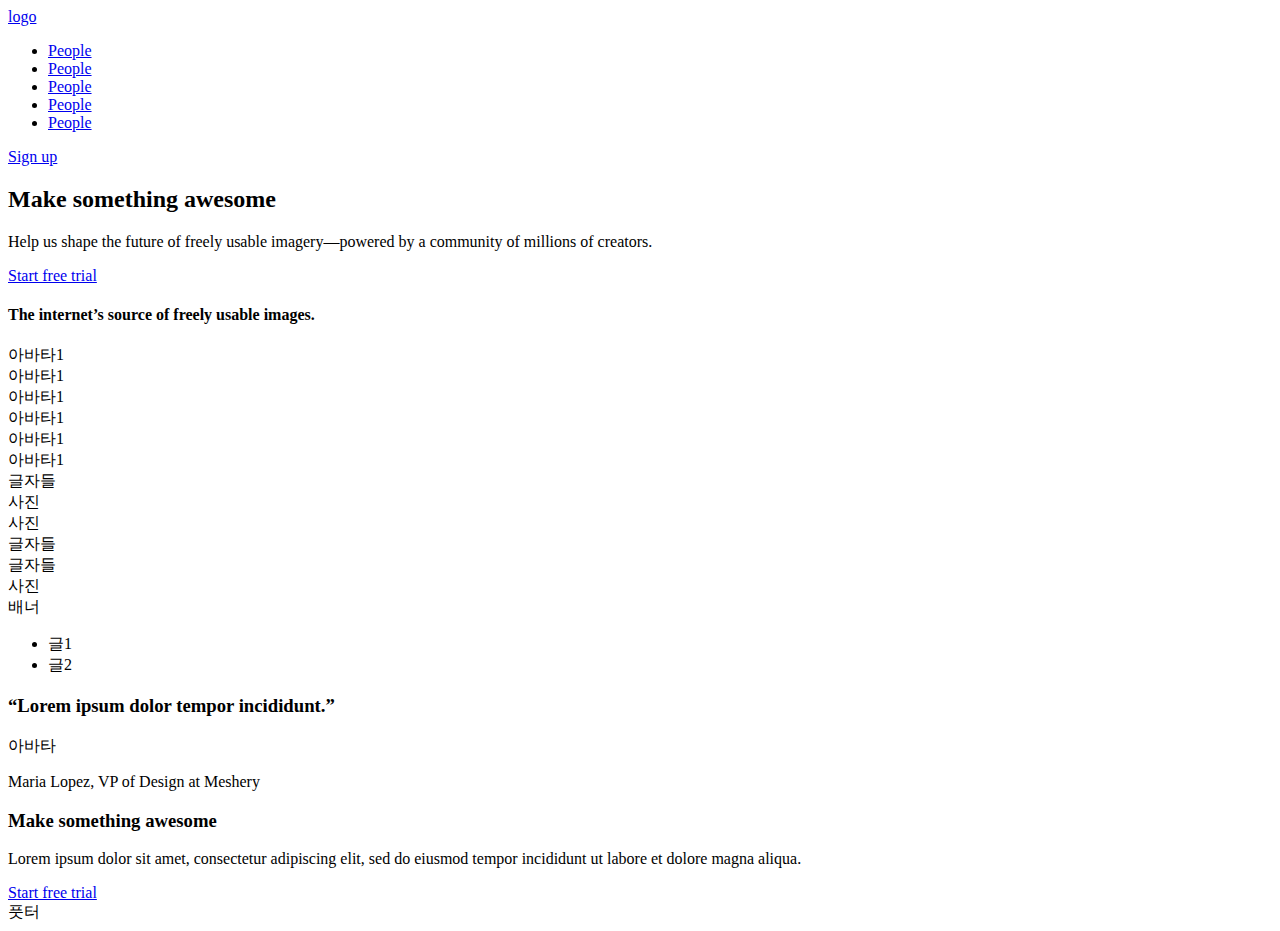
==== homepage_01/index.html @ 83d27350 "homepage" ====
<!DOCTYPE html>
<html lang="ko">
<head>
  <meta charset="UTF-8">
  <meta name="viewport" content="width=device-width, initial-scale=1.0">
  <title>hompae 01</title>
</head>
<body>
  <!-- header -->
  <div class="header">
    <a href="#" class="logo">logo</a>
    <ul>
      <li><a href="#">People</a></li>
      <li><a href="#">People</a></li>
      <li><a href="#">People</a></li>
      <li><a href="#">People</a></li>
      <li><a href="#">People</a></li>
    </ul>
    <a href="#">Sign up</a>
  </div>

  <!-- slide -->
  <div class="slide">
    <div class="text">
      <h2>Make something awesome</h2>
      <p>Help us shape the future of freely usable imagery—powered by a community of millions of creators.</p>
      <a href="#" class="btn">Start free trial</a>
    </div>
  </div>

  <div class="content">
    <!-- section01 -->
    <div class="section">
      <h4>The internet’s source of freely usable images.</h4>
      <div class="avatar">
        <div>아바타1</div>
        <div>아바타1</div>
        <div>아바타1</div>
        <div>아바타1</div>
        <div>아바타1</div>
        <div>아바타1</div>
      </div>
    </div>
    <!-- section02 -->
    <div class="section">
      <div class="container">
        <div class="text">글자들</div>
        <div class="photo">사진</div>
      </div>
    </div>
    <!-- section03 -->
    <div class="section">
      <div class="container">
        <div class="photo">사진</div>
        <div class="text">글자들</div>
      </div>
    </div>
    <!-- section04 -->
    <div class="section">
      <div class="container">
        <div class="text">글자들</div>
        <div class="photo">사진</div>
      </div>
    </div>
    <!-- section05 -->
    <div class="section">
      <div class="container">
        <div class="banner">배너</div>
        <ul>
          <li>글1</li>
          <li>글2</li>
        </ul>
      </div>
    </div>
<!-- section06 -->
    <div class="section">
      <h3>“Lorem ipsum dolor tempor incididunt.”</h3>
      <div>아바타</div>
      <p>Maria Lopez, VP of Design at Meshery</p>
    </div>
    <!-- section07 -->
    <div class="section">
      <h3>Make something awesome</h3>
      <p>Lorem ipsum dolor sit amet, consectetur adipiscing elit, sed do eiusmod tempor incididunt ut labore et dolore magna aliqua.</p>
      <a href="#" class="btn">Start free trial</a>
    </div>
  </div>

  <div contenteditable="footer">풋터</div>
</body>
</html>
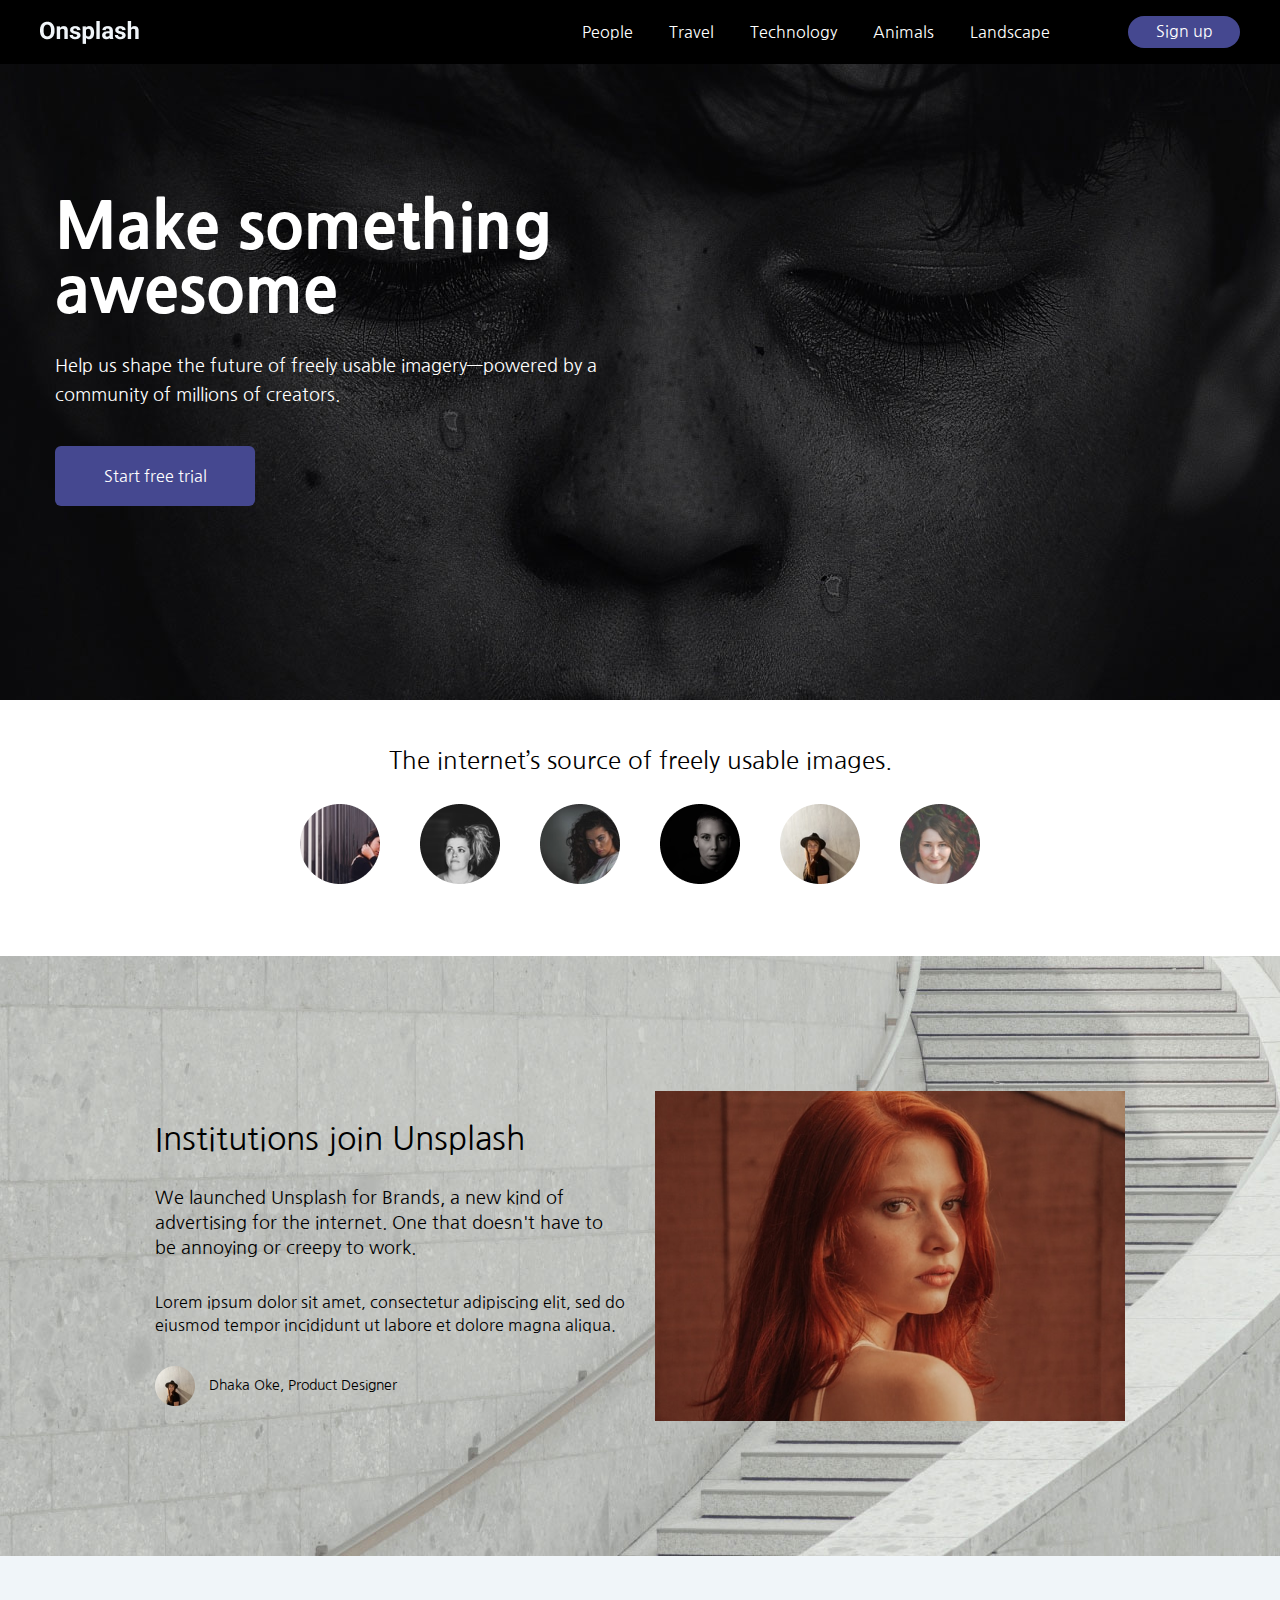
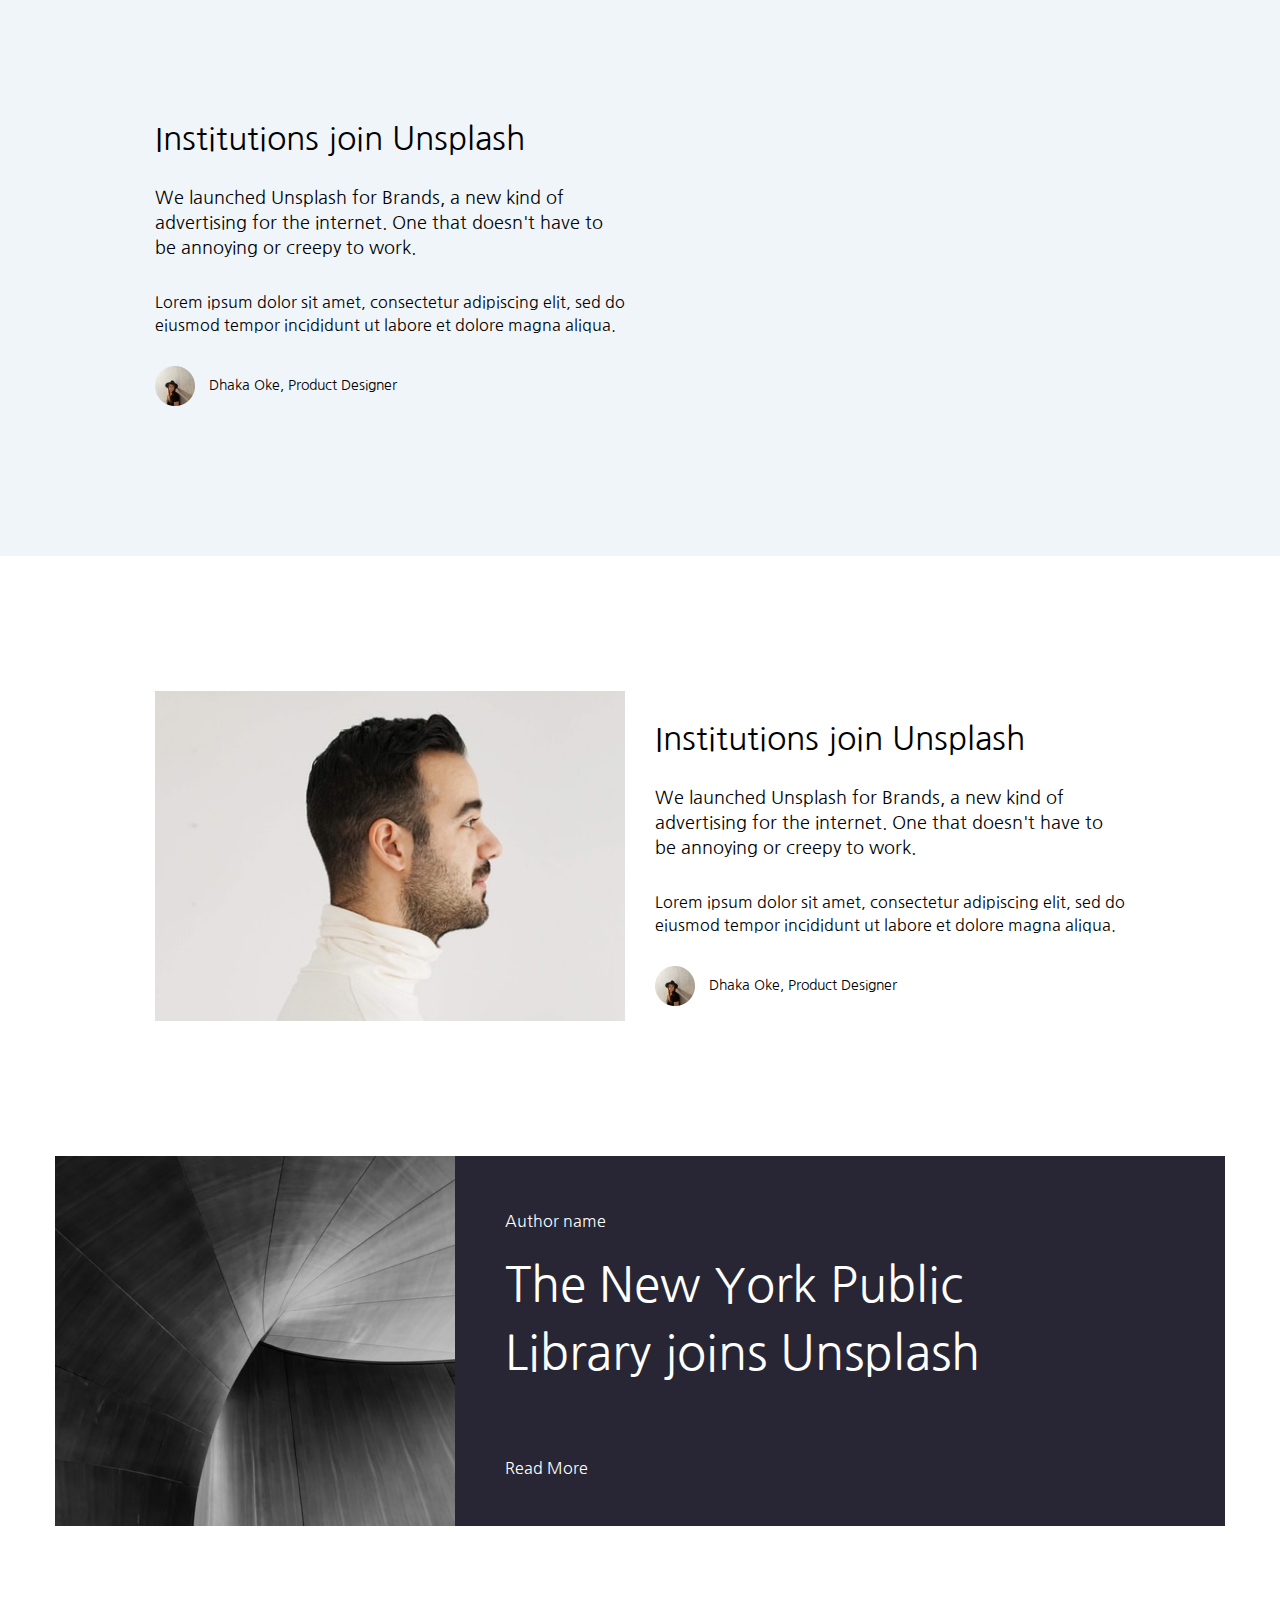
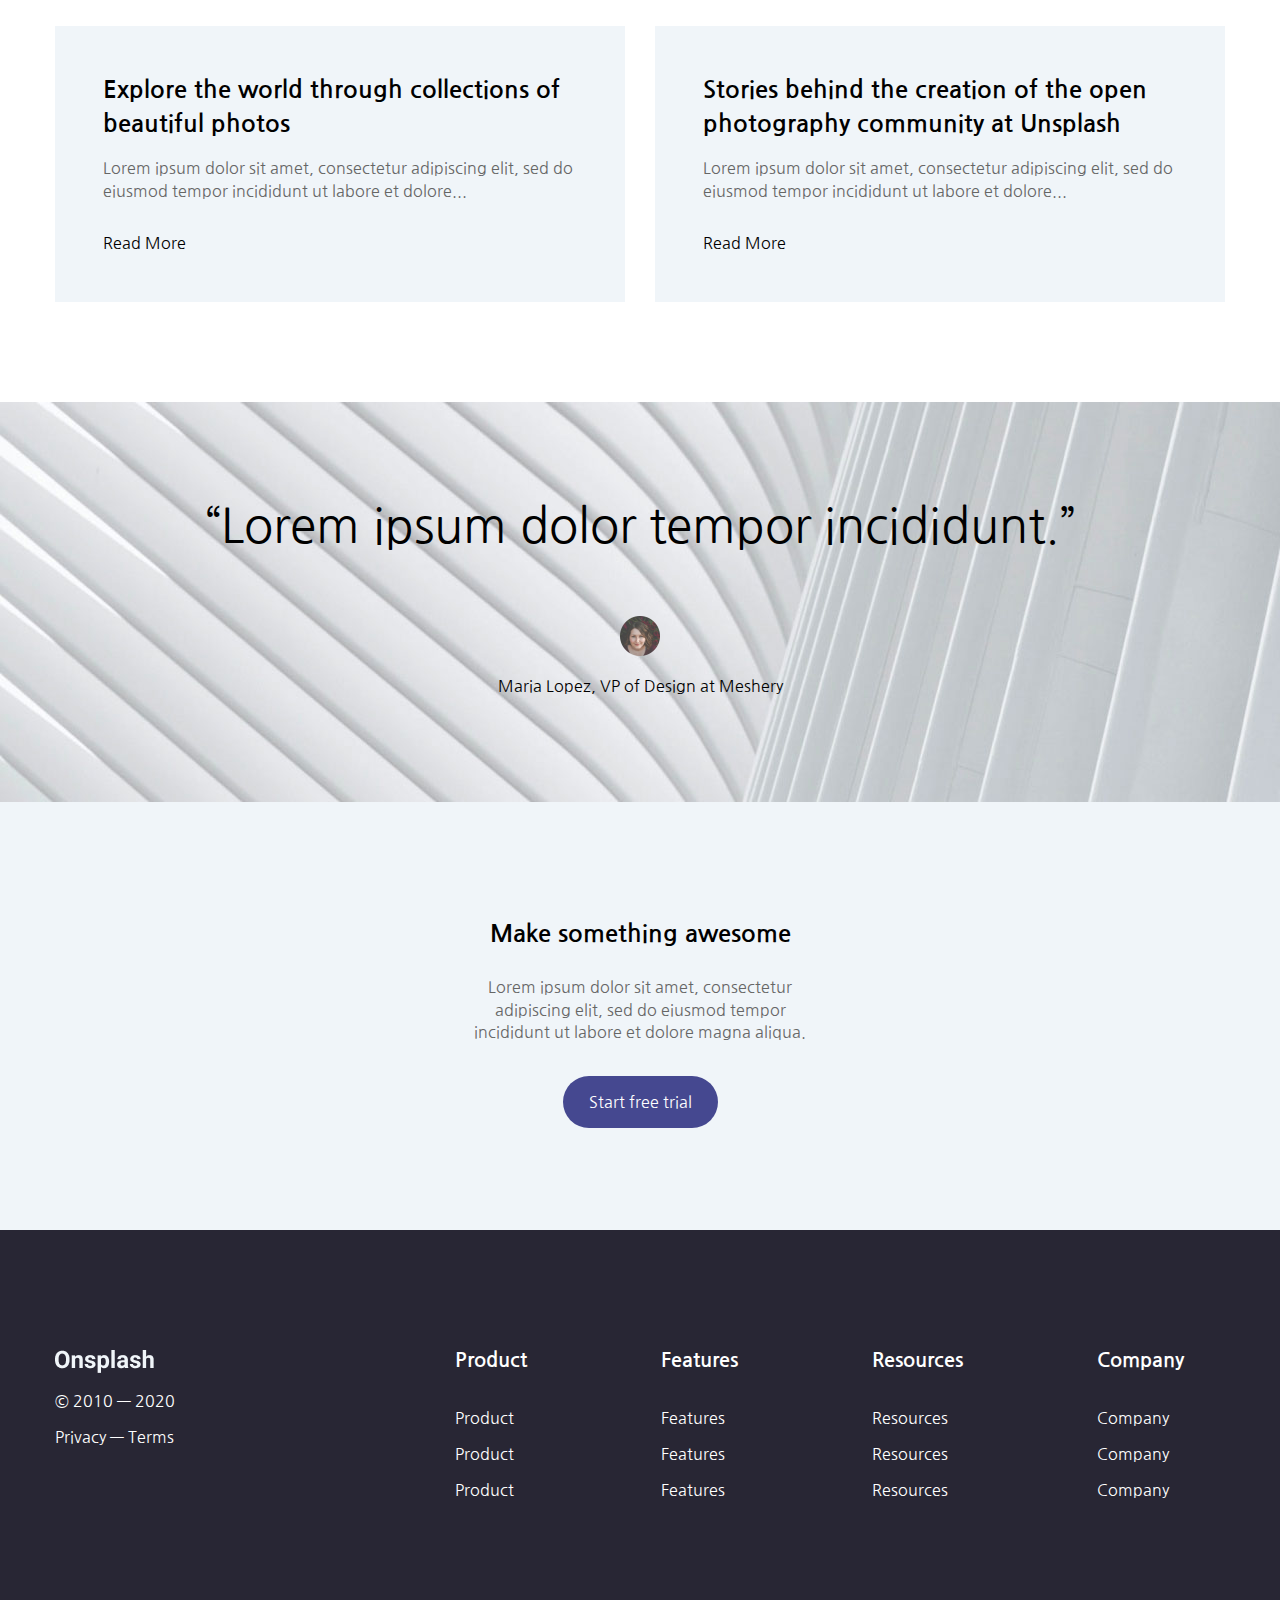
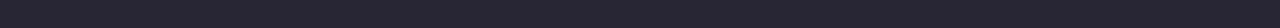
==== commit cb07ef19: "homepage" ====
--- a/homepage_01/index.html
+++ b/homepage_01/index.html
@@ -1,91 +1,228 @@
 <!DOCTYPE html>
 <html lang="ko">
-<head>
-  <meta charset="UTF-8">
-  <meta name="viewport" content="width=device-width, initial-scale=1.0">
-  <title>hompae 01</title>
-</head>
-<body>
-  <!-- header -->
-  <div class="header">
-    <a href="#" class="logo">logo</a>
-    <ul>
-      <li><a href="#">People</a></li>
-      <li><a href="#">People</a></li>
-      <li><a href="#">People</a></li>
-      <li><a href="#">People</a></li>
-      <li><a href="#">People</a></li>
-    </ul>
-    <a href="#">Sign up</a>
-  </div>
-
-  <!-- slide -->
-  <div class="slide">
-    <div class="text">
-      <h2>Make something awesome</h2>
-      <p>Help us shape the future of freely usable imagery—powered by a community of millions of creators.</p>
-      <a href="#" class="btn">Start free trial</a>
-    </div>
-  </div>
-
-  <div class="content">
-    <!-- section01 -->
-    <div class="section">
-      <h4>The internet’s source of freely usable images.</h4>
-      <div class="avatar">
-        <div>아바타1</div>
-        <div>아바타1</div>
-        <div>아바타1</div>
-        <div>아바타1</div>
-        <div>아바타1</div>
-        <div>아바타1</div>
-      </div>
-    </div>
-    <!-- section02 -->
-    <div class="section">
+  <head>
+    <meta charset="UTF-8" />
+    <meta name="viewport" content="width=device-width, initial-scale=1.0" />
+    <title>hompae 01</title>
+    <link rel="stylesheet" href="./css/reset.css" />
+    <link rel="stylesheet" href="./css/main.css" />
+  </head>
+  <body>
+    <!-- header -->
+    <div class="header">
+      <a href="#" class="logo"><img src="./images/logo.png" alt="로고" /></a>
+      <ul>
+        <li><a href="#">People</a></li>
+        <li><a href="#">Travel</a></li>
+        <li><a href="#">Technology</a></li>
+        <li><a href="#">Animals</a></li>
+        <li><a href="#">Landscape</a></li>
+      </ul>
+      <div class="btn">
+        <a href="#">Sign up</a>
+      </div>
+    </div>
+
+    <!-- slide -->
+    <div class="slide_container">
+      <div class="container slide">
+        <h2>Make something<br />awesome</h2>
+        <p>
+          Help us shape the future of freely usable imagery—powered by a<br />
+          community of millions of creators.
+        </p>
+        <a href="#" class="slide_btn">Start free trial</a>
+      </div>
+    </div>
+
+    <div class="content">
+      <!-- section_01 -->
+      <div class="section sec_01">
+        <div class="container">
+          <h4>The internet’s source of freely usable images.</h4>
+          <div class="avatar">
+            <div><img src="./images/avator_01.png" alt="아바타" /></div>
+            <div><img src="./images/avator_02.png" alt="아바타" /></div>
+            <div><img src="./images/avator_03.png" alt="아바타" /></div>
+            <div><img src="./images/avator_04.png" alt="아바타" /></div>
+            <div><img src="./images/avator_05.png" alt="아바타" /></div>
+            <div><img src="./images/avator_06.png" alt="아바타" /></div>
+          </div>
+        </div>
+      </div>
+
+      <!-- section_02 -->
+      <div class="section sec_02">
+        <div class="container">
+          <div class="text">
+            <h4>Institutions join Unsplash</h4>
+            <p class="txt_01">
+              We launched Unsplash for Brands, a new kind of advertising for the
+              internet. One that doesn't have to be annoying or creepy to work.
+            </p>
+            <p class="txt_02">
+              Lorem ipsum dolor sit amet, consectetur adipiscing elit, sed do
+              eiusmod tempor incididunt ut labore et dolore magna aliqua.
+            </p>
+            <div class="avatar">
+              <img src="./images/avator_05.png" alt="아바타" />
+              <span>Dhaka Oke, Product Designer</span>
+            </div>
+          </div>
+          <div class="photo">
+            <img src="./images/photo_01.png" alt="" />
+          </div>
+        </div>
+      </div>
+
+      <!-- section_03 -->
+      <div class="section sec_03">
+        <div class="container">
+          <div class="text">
+            <h4>Institutions join Unsplash</h4>
+            <p class="txt_01">
+              We launched Unsplash for Brands, a new kind of advertising for the
+              internet. One that doesn't have to be annoying or creepy to work.
+            </p>
+            <p class="txt_02">
+              Lorem ipsum dolor sit amet, consectetur adipiscing elit, sed do
+              eiusmod tempor incididunt ut labore et dolore magna aliqua.
+            </p>
+            <div class="avatar">
+              <img src="./images/avator_05.png" alt="아바타" />
+              <span>Dhaka Oke, Product Designer</span>
+            </div>
+          </div>
+          <div class="photo">
+            <img src="./images/photo_02.png" alt="" />
+          </div>
+        </div>
+      </div>
+
+      <!-- section_04 -->
+      <div class="section sec_04">
+        <div class="container">
+          <div class="photo">
+            <img src="./images/photo_03.png" alt="" />
+          </div>
+          <div class="text">
+            <h4>Institutions join Unsplash</h4>
+            <p class="txt_01">
+              We launched Unsplash for Brands, a new kind of advertising for the
+              internet. One that doesn't have to be annoying or creepy to work.
+            </p>
+            <p class="txt_02">
+              Lorem ipsum dolor sit amet, consectetur adipiscing elit, sed do
+              eiusmod tempor incididunt ut labore et dolore magna aliqua.
+            </p>
+            <div class="avatar">
+              <img src="./images/avator_05.png" alt="아바타" />
+              <span>Dhaka Oke, Product Designer</span>
+            </div>
+          </div>
+        </div>
+      </div>
+
+      <!-- section_05 -->
+      <div class="section sec_05">
+        <div class="container">
+          <div class="banner">
+            <div class="banner_text">
+              <p class="name">Author name</p>
+              <h4>The New York Public<br />Library joins Unsplash</h4>
+              <a href="#">Read More</a>
+            </div>
+          </div>
+          <ul class="blog">
+            <li>
+              <h4>Explore the world through collections of beautiful photos</h4>
+              <p>
+                Lorem ipsum dolor sit amet, consectetur adipiscing elit, sed do
+                eiusmod tempor incididunt ut labore et dolore...
+              </p>
+              <a href="#">Read More</a>
+            </li>
+            <li>
+              <h4>
+                Stories behind the creation of the open photography community at
+                Unsplash
+              </h4>
+              <p>
+                Lorem ipsum dolor sit amet, consectetur adipiscing elit, sed do
+                eiusmod tempor incididunt ut labore et dolore...
+              </p>
+              <a href="#">Read More</a>
+            </li>
+          </ul>
+        </div>
+      </div>
+
+      <!-- section_06 -->
+      <div class="section sec_06">
+        <div class="container">
+          <h3>“Lorem ipsum dolor tempor incididunt.”</h3>
+          <div class="avatar"><img src="./images/avator_06.png" alt="" /></div>
+          <p>Maria Lopez, VP of Design at Meshery</p>
+        </div>
+      </div>
+
+      <!-- section_07 -->
+      <div class="section sec_07">
+        <div class="container">
+          <h3>Make something awesome</h3>
+          <p>
+            Lorem ipsum dolor sit amet, consectetur<br />adipiscing elit, sed do
+            eiusmod tempor<br />incididunt ut labore et dolore magna aliqua.
+          </p>
+          <a href="#" class="btn2">Start free trial</a>
+        </div>
+      </div>
+    </div>
+
+    <div class="footer">
       <div class="container">
-        <div class="text">글자들</div>
-        <div class="photo">사진</div>
-      </div>
-    </div>
-    <!-- section03 -->
-    <div class="section">
-      <div class="container">
-        <div class="photo">사진</div>
-        <div class="text">글자들</div>
-      </div>
-    </div>
-    <!-- section04 -->
-    <div class="section">
-      <div class="container">
-        <div class="text">글자들</div>
-        <div class="photo">사진</div>
-      </div>
-    </div>
-    <!-- section05 -->
-    <div class="section">
-      <div class="container">
-        <div class="banner">배너</div>
-        <ul>
-          <li>글1</li>
-          <li>글2</li>
-        </ul>
-      </div>
-    </div>
-<!-- section06 -->
-    <div class="section">
-      <h3>“Lorem ipsum dolor tempor incididunt.”</h3>
-      <div>아바타</div>
-      <p>Maria Lopez, VP of Design at Meshery</p>
-    </div>
-    <!-- section07 -->
-    <div class="section">
-      <h3>Make something awesome</h3>
-      <p>Lorem ipsum dolor sit amet, consectetur adipiscing elit, sed do eiusmod tempor incididunt ut labore et dolore magna aliqua.</p>
-      <a href="#" class="btn">Start free trial</a>
-    </div>
-  </div>
-
-  <div contenteditable="footer">풋터</div>
-</body>
+        <div class="left">
+          <div class="bottom_logo"><img src="./images/logo.png" alt="" /></div>
+          <p class="copyright">© 2010 — 2020</p>
+          <p>Privacy — Terms</p>
+        </div>
+        <div class="right">
+          <ul class="bottom_menu">
+            <li>
+              <a href="#">Product</a>
+              <ul>
+                <li><a href="#">Product</a></li>
+                <li><a href="#">Product</a></li>
+                <li><a href="#">Product</a></li>
+              </ul>
+            </li>
+            <li>
+              <a href="#">Features</a>
+              <ul>
+                <li><a href="#">Features</a></li>
+                <li><a href="#">Features</a></li>
+                <li><a href="#">Features</a></li>
+              </ul>
+            </li>
+            <li>
+              <a href="#">Resources</a>
+              <ul>
+                <li><a href="#">Resources</a></li>
+                <li><a href="#">Resources</a></li>
+                <li><a href="#">Resources</a></li>
+              </ul>
+            </li>
+            <li>
+              <a href="#">Company</a>
+              <ul>
+                <li><a href="#">Company</a></li>
+                <li><a href="#">Company</a></li>
+                <li><a href="#">Company</a></li>
+              </ul>
+            </li>
+          </ul>
+        </div>
+      </div>
+    </div>
+  </body>
 </html>--- a/homepage_01/css/main.css
+++ b/homepage_01/css/main.css
@@ -0,0 +1,350 @@
+@import url("https://fonts.googleapis.com/css2?family=Nanum+Gothic:wght@400;700;800&display=swap");
+
+body {
+  font-family: "Nanum Gothic", sans-serif;
+  font-size: 16px;
+}
+
+a {
+  color: inherit;
+  text-decoration: none;
+}
+
+img {
+  display: block;
+  /* max-width: 100%; */
+}
+
+.btn {
+  display: block;
+  font-size: 14;
+  background: #454890;
+  width: 112px;
+  height: 32px;
+  border-radius: 32px;
+  color: #fff;
+  text-align: center;
+  line-height: 30px;
+}
+
+/* header */
+.header {
+  height: 64px;
+  display: flex;
+  align-items: center;
+  color: #fff;
+  background: #000;
+  padding: 0 40px;
+  box-sizing: border-box;
+  position: fixed;
+  top: 0;
+  left: 0;
+  width: 100%;
+}
+
+.header ul {
+  display: flex;
+  margin-right: 60px;
+}
+
+.header ul li a {
+  display: block;
+  padding: 0 18px;
+  height: 64px;
+  line-height: 64px;
+}
+
+.header .logo {
+  margin-right: auto;
+}
+
+/* container */
+.container {
+  width: 1170px;
+  margin: 0 auto;
+}
+
+/* slide */
+.slide_container {
+  height: 700px;
+  background: url("../images/bg_01.jpg") no-repeat;
+  background-position: center;
+  background-size: cover;
+  color: #fff;
+}
+
+.container.slide {
+  display: flex;
+  height: 700px;
+  justify-content: center;
+  flex-direction: column;
+}
+
+.slide_container h2 {
+  font-size: 64px;
+  font-weight: 800;
+}
+
+.slide_container p {
+  font-size: 18px;
+  padding: 30px 0 36px;
+  line-height: 1.6;
+}
+
+.slide_btn {
+  display: block;
+  width: 200px;
+  height: 60px;
+  background: #454890;
+  line-height: 60px;
+  text-align: center;
+  border-radius: 6px;
+}
+
+/* content */
+.content {
+}
+
+/* section_01 */
+.sec_01 .container {
+  display: flex;
+  flex-direction: column;
+  align-items: center;
+  justify-content: center;
+  padding: 48px 0 72px;
+}
+
+.sec_01 .container h4 {
+  font-size: 24px;
+  padding-bottom: 32px;
+}
+
+.sec_01 .avatar {
+  display: flex;
+}
+
+.sec_01 .avatar div {
+  margin: 0 20px;
+}
+
+/* section_02 */
+.section.sec_02 {
+  height: 600px;
+  background: url("../images/bg_02.jpg") no-repeat;
+  background-position: center;
+  background-size: cover;
+  box-sizing: border-box;
+  padding: 135px 0;
+}
+
+.sec_02 .container,
+.sec_03 .container,
+.sec_04 .container {
+  padding: 0 100px;
+  box-sizing: border-box;
+  display: flex;
+  justify-content: space-between;
+}
+
+.section .text {
+  width: 470px;
+  line-height: 1.4;
+}
+
+.section .text h4 {
+  font-size: 32px;
+  padding-top: 26px;
+  margin-bottom: 24px;
+}
+
+.section .text p.txt_01 {
+  font-size: 18px;
+  margin-bottom: 30px;
+}
+
+.section .text p:last-child {
+  font-size: 13px;
+  color: #666;
+  margin-bottom: 30px;
+}
+
+.section .text .avatar {
+  display: flex;
+  align-items: center;
+  margin-top: 30px;
+}
+
+.section .text .avatar img {
+  width: 40px;
+  margin-right: 14px;
+}
+
+.section .text .avatar span {
+  font-size: 14px;
+}
+
+.sec_02 .photo,
+.sec_03 .photo {
+  width: 470px;
+  height: 300px;
+}
+
+/* section_03 */
+.section.sec_03 {
+  height: 600px;
+  box-sizing: border-box;
+  padding: 135px 0;
+  background: #f0f5f9;
+}
+
+/* section_04 */
+.section.sec_04 {
+  height: 600px;
+  box-sizing: border-box;
+  padding: 135px 0;
+}
+
+/* section_04 */
+.banner {
+  height: 370px;
+  background: #282634 url("../images/banner_img.png") no-repeat;
+  margin-bottom: 100px;
+}
+
+.banner_text {
+  color: #fff;
+  padding: 54px 54px 50px 450px;
+  line-height: 1.4;
+}
+
+.banner_text h4 {
+  font-size: 48px;
+  padding: 20px 0 70px;
+}
+
+.blog {
+  display: flex;
+  justify-content: space-between;
+  margin-bottom: 100px;
+  line-height: 1.4;
+}
+
+.blog li {
+  width: 570px;
+  background: #f0f5f9;
+  padding: 48px;
+  box-sizing: border-box;
+}
+
+.blog li h4 {
+  font-size: 24px;
+  font-weight: 700;
+}
+
+.blog li p {
+  margin: 16px 0 30px 0;
+  color: #666;
+}
+
+/* section_06 */
+.sec_06 {
+  background: url("../images/bg_03.jpg") no-repeat;
+  background-position: center;
+  background-size: cover;
+  height: 400px;
+}
+
+.sec_06 .container {
+  text-align: center;
+}
+
+.sec_06 h3 {
+  font-size: 48px;
+  padding: 100px 0 66px;
+}
+
+.sec_06 .avatar {
+  width: 40px;
+  height: 40px;
+  margin: 0 auto;
+  padding-bottom: 22px;
+}
+
+.sec_06 .avatar img {
+  width: 40px;
+}
+
+/* section_07 */
+.sec_07 {
+  background: #f0f5f9;
+  display: flex;
+  flex-direction: column;
+  text-align: center;
+  padding: 120px 0;
+  box-sizing: border-box;
+}
+
+.sec_07 h3 {
+  font-size: 24px;
+  font-weight: 700;
+  margin-bottom: 30px;
+}
+
+.sec_07 p {
+  font-style: 20px;
+  color: #666;
+  margin-bottom: 50px;
+  line-height: 1.4;
+}
+
+.btn2 {
+  background: #454890;
+  color: #fff;
+  padding: 18px 26px;
+  border-radius: 55px;
+}
+
+/* footer */
+.footer {
+  background: #282634;
+  padding: 120px 0;
+  color: #fff;
+  overflow: hidden;
+}
+
+.footer .left {
+  float: left;
+  width: 400px;
+}
+
+.footer .left .copyright {
+  padding: 20px 0;
+}
+
+.footer .right {
+  float: right;
+  width: 770px;
+}
+
+.footer .right .bottom_menu {
+}
+
+.footer .right .bottom_menu > li {
+  display: inline-block;
+  padding-right: 130px;
+}
+
+.footer .right .bottom_menu > li:last-child {
+  padding-right: 0;
+}
+
+.footer .right .bottom_menu > li > a {
+  display: inline-block;
+  font-size: 20px;
+  font-weight: 700;
+  margin-bottom: 30px;
+}
+
+.footer .right .bottom_menu ul li {
+  padding: 10px 0;
+}
